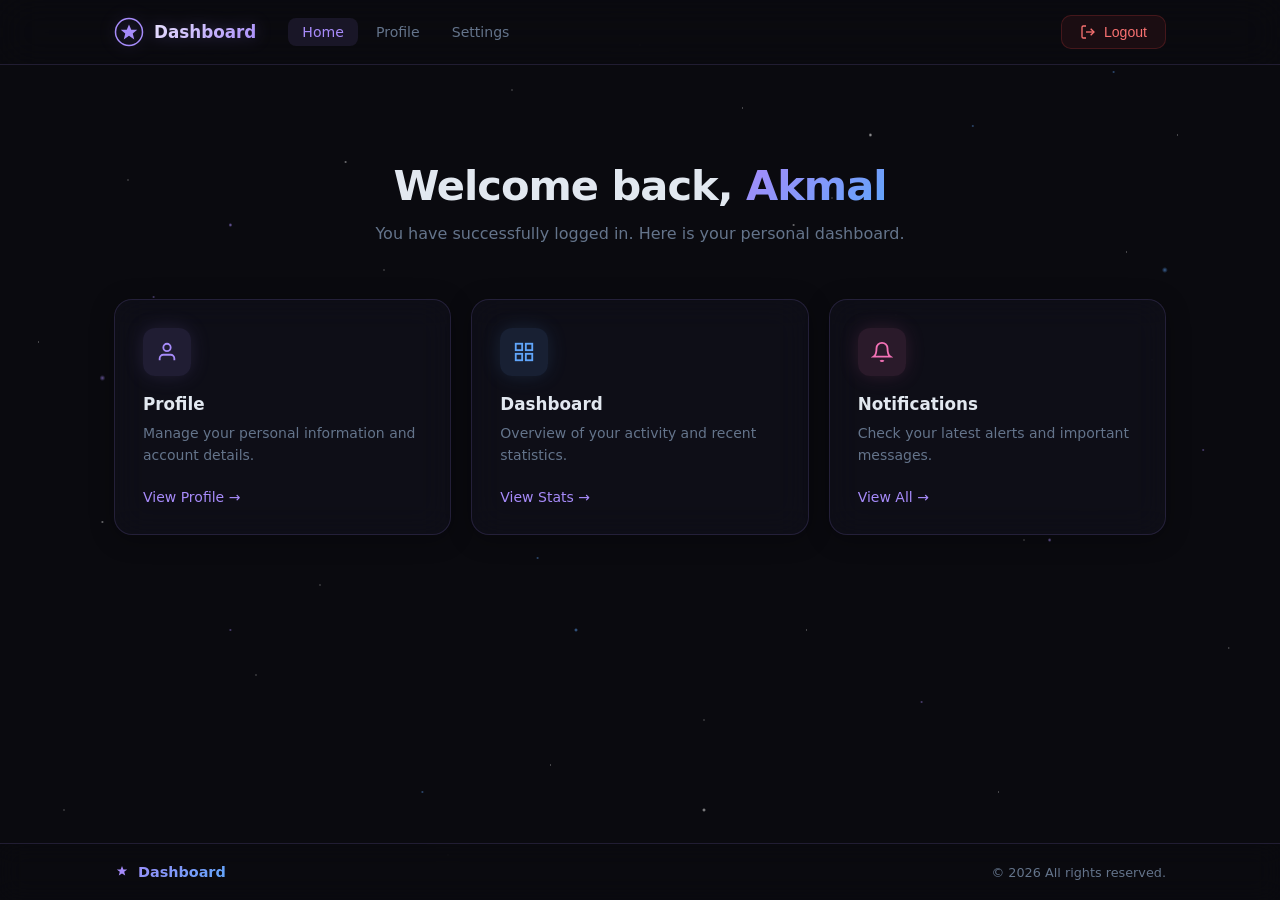
==== home.html @ b6b84334 "login project comleted" ====
<!DOCTYPE html>
<html lang="en">
<head>
    <meta charset="UTF-8">
    <meta name="viewport" content="width=device-width, initial-scale=1.0">
    <title>Home</title>
    <link rel="stylesheet" href="./home.css">
</head>
<body>

    <div class="stars">
        <div class="stars-small"></div>
        <div class="stars-medium"></div>
        <div class="stars-large"></div>
    </div>

    <!-- Header -->
    <header>
        <div class="header-inner">
            <div class="logo">
                <svg width="30" height="30" viewBox="0 0 40 40" fill="none">
                    <circle cx="20" cy="20" r="18" stroke="url(#grad)" stroke-width="2"/>
                    <path d="M20 10 L23 17 L31 17 L25 22 L27 30 L20 25 L13 30 L15 22 L9 17 L17 17 Z" fill="url(#grad)"/>
                    <defs>
                        <linearGradient id="grad" x1="0" y1="0" x2="40" y2="40">
                            <stop offset="0%" stop-color="#a78bfa"/>
                            <stop offset="100%" stop-color="#60a5fa"/>
                        </linearGradient>
                    </defs>
                </svg>
                <span>Dashboard</span>
            </div>
            <nav>
                <a href="#" class="nav-link active">Home</a>
                <a href="#" class="nav-link">Profile</a>
                <a href="#" class="nav-link">Settings</a>
            </nav>
           <button style="background-color: transparent; border: none;" class="btn-log-out">
             <a  class="logout-btn">
                <svg width="16" height="16" viewBox="0 0 24 24" fill="none" stroke="currentColor" stroke-width="2">
                    <path d="M9 21H5a2 2 0 0 1-2-2V5a2 2 0 0 1 2-2h4"/>
                    <polyline points="16 17 21 12 16 7"/>
                    <line x1="21" y1="12" x2="9" y2="12"/>
                </svg>
                Logout
            </a>
           </button>
        </div>
    </header>

    <!-- Hero Section -->
    <main>
        <section class="hero">
            <h1>Welcome back, <span>Akmal</span></h1>
            <p>You have successfully logged in. Here is your personal dashboard.</p>
        </section>

        <section class="cards">
            <div class="card">
                <div class="card-icon purple">
                    <svg width="22" height="22" viewBox="0 0 24 24" fill="none" stroke="currentColor" stroke-width="2">
                        <path d="M20 21v-2a4 4 0 0 0-4-4H8a4 4 0 0 0-4 4v2"/>
                        <circle cx="12" cy="7" r="4"/>
                    </svg>
                </div>
                <h3>Profile</h3>
                <p>Manage your personal information and account details.</p>
                <a href="#" class="card-link">View Profile →</a>
            </div>
            <div class="card">
                <div class="card-icon blue">
                    <svg width="22" height="22" viewBox="0 0 24 24" fill="none" stroke="currentColor" stroke-width="2">
                        <rect x="3" y="3" width="7" height="7"/>
                        <rect x="14" y="3" width="7" height="7"/>
                        <rect x="14" y="14" width="7" height="7"/>
                        <rect x="3" y="14" width="7" height="7"/>
                    </svg>
                </div>
                <h3>Dashboard</h3>
                <p>Overview of your activity and recent statistics.</p>
                <a href="#" class="card-link">View Stats →</a>
            </div>
            <div class="card">
                <div class="card-icon pink">
                    <svg width="22" height="22" viewBox="0 0 24 24" fill="none" stroke="currentColor" stroke-width="2">
                        <path d="M18 8A6 6 0 0 0 6 8c0 7-3 9-3 9h18s-3-2-3-9"/>
                        <path d="M13.73 21a2 2 0 0 1-3.46 0"/>
                    </svg>
                </div>
                <h3>Notifications</h3>
                <p>Check your latest alerts and important messages.</p>
                <a href="#" class="card-link">View All →</a>
            </div>
        </section>
    </main>

    <!-- Footer -->
    <footer>
        <div class="footer-inner">
            <p class="footer-brand">
                <svg width="16" height="16" viewBox="0 0 40 40" fill="none">
                    <path d="M20 5 L23.5 14 L33 14 L25.5 19.5 L28 29 L20 23.5 L12 29 L14.5 19.5 L7 14 L16.5 14 Z" fill="url(#fg)"/>
                    <defs>
                        <linearGradient id="fg" x1="0" y1="0" x2="40" y2="40">
                            <stop offset="0%" stop-color="#a78bfa"/>
                            <stop offset="100%" stop-color="#60a5fa"/>
                        </linearGradient>
                    </defs>
                </svg>
                Dashboard
            </p>
            <p class="footer-copy">&copy; 2026 All rights reserved.</p>
        </div>
    </footer>

    <script src="./home.js"></script>
</body>
</html>
---- home.css ----
*, *::before, *::after {
    margin: 0;
    padding: 0;
    box-sizing: border-box;
}

:root {
    --bg: #0a0a0f;
    --surface: rgba(15, 15, 25, 0.8);
    --border: rgba(167, 139, 250, 0.15);
    --border-hover: rgba(167, 139, 250, 0.4);
    --purple: #a78bfa;
    --blue: #60a5fa;
    --pink: #f472b6;
    --text: #e2e8f0;
    --muted: #64748b;
    --glow: rgba(167, 139, 250, 0.12);
}

html, body {
    min-height: 100%;
    font-family: 'Segoe UI', system-ui, -apple-system, sans-serif;
    background: var(--bg);
    color: var(--text);
}

/* ── Stars ── */
.stars {
    position: fixed;
    inset: 0;
    z-index: 0;
    pointer-events: none;
}

.stars-small,
.stars-medium,
.stars-large {
    position: absolute;
    inset: 0;
    animation: twinkle linear infinite;
}

.stars-small {
    background-image:
        radial-gradient(1px 1px at 10% 20%, #fff 0%, transparent 100%),
        radial-gradient(1px 1px at 25% 65%, #fff 0%, transparent 100%),
        radial-gradient(1px 1px at 40% 10%, #fff 0%, transparent 100%),
        radial-gradient(1px 1px at 55% 80%, #fff 0%, transparent 100%),
        radial-gradient(1px 1px at 70% 35%, #fff 0%, transparent 100%),
        radial-gradient(1px 1px at 85% 55%, #fff 0%, transparent 100%),
        radial-gradient(1px 1px at 5%  90%, #fff 0%, transparent 100%),
        radial-gradient(1px 1px at 92% 15%, #fff 0%, transparent 100%),
        radial-gradient(1px 1px at 15% 45%, #fff 0%, transparent 100%),
        radial-gradient(1px 1px at 30% 30%, #fff 0%, transparent 100%),
        radial-gradient(1px 1px at 48% 50%, #fff 0%, transparent 100%),
        radial-gradient(1px 1px at 63% 70%, #fff 0%, transparent 100%),
        radial-gradient(1px 1px at 78% 88%, #fff 0%, transparent 100%),
        radial-gradient(1px 1px at 90% 40%, #fff 0%, transparent 100%),
        radial-gradient(1px 1px at 20% 75%, #fff 0%, transparent 100%),
        radial-gradient(1px 1px at 35% 95%, #fff 0%, transparent 100%),
        radial-gradient(1px 1px at 50% 5%,  #fff 0%, transparent 100%),
        radial-gradient(1px 1px at 65% 22%, #fff 0%, transparent 100%),
        radial-gradient(1px 1px at 80% 60%, #fff 0%, transparent 100%),
        radial-gradient(1px 1px at 96% 72%, #fff 0%, transparent 100%),
        radial-gradient(1px 1px at 3%  38%, #fff 0%, transparent 100%),
        radial-gradient(1px 1px at 43% 85%, #fff 0%, transparent 100%),
        radial-gradient(1px 1px at 58% 12%, #fff 0%, transparent 100%),
        radial-gradient(1px 1px at 73% 48%, #fff 0%, transparent 100%),
        radial-gradient(1px 1px at 88% 28%, #fff 0%, transparent 100%);
    opacity: 0.5;
    animation-duration: 6s;
}

.stars-medium {
    background-image:
        radial-gradient(1.5px 1.5px at 12% 33%, rgba(167,139,250,0.9) 0%, transparent 100%),
        radial-gradient(1.5px 1.5px at 27% 18%, rgba(255,255,255,0.9) 0%, transparent 100%),
        radial-gradient(1.5px 1.5px at 42% 62%, rgba(96,165,250,0.9) 0%, transparent 100%),
        radial-gradient(1.5px 1.5px at 57% 44%, rgba(255,255,255,0.9) 0%, transparent 100%),
        radial-gradient(1.5px 1.5px at 72% 78%, rgba(167,139,250,0.9) 0%, transparent 100%),
        radial-gradient(1.5px 1.5px at 87% 8%,  rgba(96,165,250,0.9) 0%, transparent 100%),
        radial-gradient(1.5px 1.5px at 8%  58%, rgba(255,255,255,0.9) 0%, transparent 100%),
        radial-gradient(1.5px 1.5px at 94% 50%, rgba(167,139,250,0.9) 0%, transparent 100%),
        radial-gradient(1.5px 1.5px at 33% 88%, rgba(96,165,250,0.9) 0%, transparent 100%),
        radial-gradient(1.5px 1.5px at 62% 25%, rgba(255,255,255,0.9) 0%, transparent 100%),
        radial-gradient(1.5px 1.5px at 18% 70%, rgba(167,139,250,0.9) 0%, transparent 100%),
        radial-gradient(1.5px 1.5px at 76% 14%, rgba(96,165,250,0.9) 0%, transparent 100%);
    opacity: 0.6;
    animation-duration: 9s;
    animation-delay: -3s;
}

.stars-large {
    background-image:
        radial-gradient(2px 2px at 18% 25%, rgba(167,139,250,1) 0%, transparent 100%),
        radial-gradient(2px 2px at 45% 70%, rgba(96,165,250,1) 0%, transparent 100%),
        radial-gradient(2px 2px at 68% 15%, rgba(255,255,255,1) 0%, transparent 100%),
        radial-gradient(2px 2px at 82% 60%, rgba(167,139,250,1) 0%, transparent 100%),
        radial-gradient(2px 2px at 30% 50%, rgba(96,165,250,1) 0%, transparent 100%),
        radial-gradient(2px 2px at 55% 90%, rgba(255,255,255,1) 0%, transparent 100%),
        radial-gradient(3px 3px at 8%  42%, rgba(167,139,250,0.8) 0%, transparent 100%),
        radial-gradient(3px 3px at 91% 30%, rgba(96,165,250,0.8) 0%, transparent 100%);
    opacity: 0.7;
    animation-duration: 12s;
    animation-delay: -6s;
}

@keyframes twinkle {
    0%, 100% { opacity: 0.8; }
    50%       { opacity: 0.2; }
}

/* ── Layout ── */
body {
    display: flex;
    flex-direction: column;
    min-height: 100vh;
}

main {
    flex: 1;
    position: relative;
    z-index: 1;
    padding: 48px 24px;
    max-width: 1100px;
    margin: 0 auto;
    width: 100%;
}

/* ── Header ── */
header {
    position: sticky;
    top: 0;
    z-index: 100;
    background: rgba(10, 10, 15, 0.8);
    backdrop-filter: blur(20px);
    -webkit-backdrop-filter: blur(20px);
    border-bottom: 1px solid var(--border);
}

.header-inner {
    max-width: 1100px;
    margin: 0 auto;
    padding: 0 24px;
    height: 64px;
    display: flex;
    align-items: center;
    gap: 32px;
}

.logo {
    display: flex;
    align-items: center;
    gap: 10px;
    font-size: 1.05rem;
    font-weight: 700;
    background: linear-gradient(135deg, #fff, var(--purple));
    -webkit-background-clip: text;
    -webkit-text-fill-color: transparent;
    background-clip: text;
    filter: drop-shadow(0 0 8px rgba(167,139,250,0.3));
    flex-shrink: 0;
}

nav {
    display: flex;
    gap: 4px;
    flex: 1;
}

.nav-link {
    padding: 6px 14px;
    border-radius: 8px;
    font-size: 0.88rem;
    color: var(--muted);
    text-decoration: none;
    transition: color 0.2s, background 0.2s;
}

.nav-link:hover {
    color: var(--text);
    background: rgba(255,255,255,0.05);
}

.nav-link.active {
    color: var(--purple);
    background: rgba(167,139,250,0.1);
}

.logout-btn {
    display: flex;
    align-items: center;
    gap: 8px;
    padding: 8px 18px;
    background: rgba(239, 68, 68, 0.08);
    border: 1px solid rgba(239, 68, 68, 0.2);
    border-radius: 10px;
    color: #f87171;
    font-size: 0.88rem;
    font-weight: 500;
    text-decoration: none;
    transition: background 0.2s, border-color 0.2s, transform 0.2s;
    flex-shrink: 0;
}

.logout-btn:hover {
    background: rgba(239, 68, 68, 0.15);
    border-color: rgba(239, 68, 68, 0.4);
    transform: translateY(-1px);
}

/* ── Hero ── */
.hero {
    text-align: center;
    padding: 48px 0 56px;
    animation: fadeUp 0.6s cubic-bezier(0.22, 1, 0.36, 1) both;
}

.hero h1 {
    font-size: 2.6rem;
    font-weight: 800;
    letter-spacing: -1px;
    color: var(--text);
    margin-bottom: 14px;
}

.hero h1 span {
    background: linear-gradient(135deg, var(--purple), var(--blue));
    -webkit-background-clip: text;
    -webkit-text-fill-color: transparent;
    background-clip: text;
}

.hero p {
    font-size: 1rem;
    color: var(--muted);
}

/* ── Cards ── */
.cards {
    display: grid;
    grid-template-columns: repeat(auto-fit, minmax(280px, 1fr));
    gap: 20px;
    animation: fadeUp 0.7s 0.1s cubic-bezier(0.22, 1, 0.36, 1) both;
}

.card {
    background: var(--surface);
    border: 1px solid var(--border);
    border-radius: 18px;
    padding: 28px;
    backdrop-filter: blur(16px);
    -webkit-backdrop-filter: blur(16px);
    transition: border-color 0.3s, transform 0.3s, box-shadow 0.3s;
    box-shadow: 0 4px 24px rgba(0,0,0,0.3);
}

.card:hover {
    border-color: var(--border-hover);
    transform: translateY(-4px);
    box-shadow: 0 12px 40px rgba(0,0,0,0.4), 0 0 30px var(--glow);
}

.card-icon {
    width: 48px;
    height: 48px;
    border-radius: 12px;
    display: flex;
    align-items: center;
    justify-content: center;
    margin-bottom: 18px;
}

.card-icon.purple {
    background: rgba(167,139,250,0.12);
    color: var(--purple);
    box-shadow: 0 0 20px rgba(167,139,250,0.15);
}

.card-icon.blue {
    background: rgba(96,165,250,0.12);
    color: var(--blue);
    box-shadow: 0 0 20px rgba(96,165,250,0.15);
}

.card-icon.pink {
    background: rgba(244,114,182,0.12);
    color: var(--pink);
    box-shadow: 0 0 20px rgba(244,114,182,0.15);
}

.card h3 {
    font-size: 1.05rem;
    font-weight: 600;
    margin-bottom: 8px;
    color: var(--text);
}

.card p {
    font-size: 0.875rem;
    color: var(--muted);
    line-height: 1.6;
    margin-bottom: 20px;
}

.card-link {
    font-size: 0.875rem;
    font-weight: 500;
    color: var(--purple);
    text-decoration: none;
    transition: opacity 0.2s;
}

.card-link:hover {
    opacity: 0.7;
}

/* ── Footer ── */
footer {
    position: relative;
    z-index: 1;
    border-top: 1px solid var(--border);
    background: rgba(10, 10, 15, 0.6);
    backdrop-filter: blur(12px);
    -webkit-backdrop-filter: blur(12px);
}

.footer-inner {
    max-width: 1100px;
    margin: 0 auto;
    padding: 20px 24px;
    display: flex;
    align-items: center;
    justify-content: space-between;
    gap: 16px;
}

.footer-brand {
    display: flex;
    align-items: center;
    gap: 8px;
    font-size: 0.9rem;
    font-weight: 600;
    background: linear-gradient(135deg, var(--purple), var(--blue));
    -webkit-background-clip: text;
    -webkit-text-fill-color: transparent;
    background-clip: text;
}

.footer-copy {
    font-size: 0.8rem;
    color: var(--muted);
}

/* ── Animation ── */
@keyframes fadeUp {
    from { opacity: 0; transform: translateY(20px); }
    to   { opacity: 1; transform: translateY(0); }
}
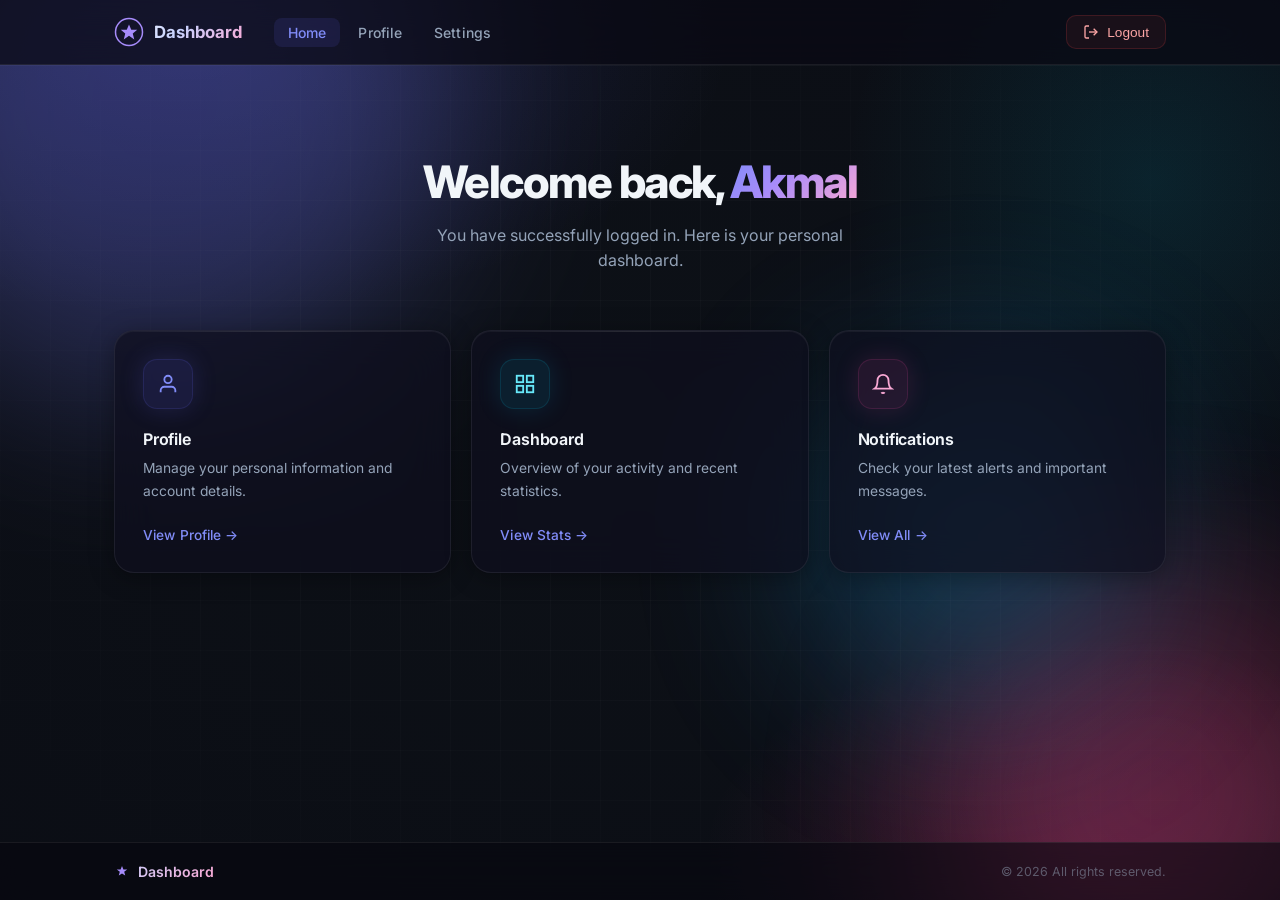
==== commit c964d313: "home.css and home.html edited" ====
--- a/home.html
+++ b/home.html
@@ -8,11 +8,10 @@
 </head>
 <body>
 
-    <div class="stars">
-        <div class="stars-small"></div>
-        <div class="stars-medium"></div>
-        <div class="stars-large"></div>
-    </div>
+    <div class="blob blob-1"></div>
+    <div class="blob blob-2"></div>
+    <div class="blob blob-3"></div>
+    <div class="grid-overlay"></div>
 
     <!-- Header -->
     <header>
--- a/home.css
+++ b/home.css
@@ -1,3 +1,5 @@
+@import url('https://fonts.googleapis.com/css2?family=Inter:wght@300;400;500;600;700;800&display=swap');
+
 *, *::before, *::after {
     margin: 0;
     padding: 0;
@@ -5,126 +7,111 @@
 }
 
 :root {
-    --bg: #0a0a0f;
-    --surface: rgba(15, 15, 25, 0.8);
-    --border: rgba(167, 139, 250, 0.15);
-    --border-hover: rgba(167, 139, 250, 0.4);
-    --purple: #a78bfa;
-    --blue: #60a5fa;
-    --pink: #f472b6;
-    --text: #e2e8f0;
-    --muted: #64748b;
-    --glow: rgba(167, 139, 250, 0.12);
+    --primary: #6366f1;
+    --primary-dark: #4f46e5;
+    --primary-light: #818cf8;
+    --accent: #ec4899;
+    --cyan: #06b6d4;
+    --bg: #0d1117;
+    --surface: rgba(15, 15, 30, 0.7);
+    --surface-hover: rgba(20, 20, 40, 0.85);
+    --border: rgba(255, 255, 255, 0.07);
+    --border-hover: rgba(99, 102, 241, 0.45);
+    --text: #f1f5f9;
+    --text-muted: #94a3b8;
+    --glow: rgba(99, 102, 241, 0.15);
+}
+
+html {
+    scroll-behavior: smooth;
 }
 
 html, body {
     min-height: 100%;
-    font-family: 'Segoe UI', system-ui, -apple-system, sans-serif;
+    font-family: 'Inter', 'Segoe UI', system-ui, sans-serif;
     background: var(--bg);
     color: var(--text);
 }
 
-/* ── Stars ── */
-.stars {
+body {
+    display: flex;
+    flex-direction: column;
+    min-height: 100vh;
+}
+
+/* ── Animated background ── */
+body::before {
+    content: '';
+    position: fixed;
+    inset: 0;
+    background:
+        radial-gradient(ellipse 70% 50% at 15% 5%, rgba(99, 102, 241, 0.2) 0%, transparent 60%),
+        radial-gradient(ellipse 50% 40% at 85% 95%, rgba(236, 72, 153, 0.18) 0%, transparent 60%),
+        radial-gradient(ellipse 40% 60% at 90% 20%, rgba(6, 182, 212, 0.12) 0%, transparent 60%),
+        radial-gradient(ellipse 100% 100% at 50% 50%, #0d1117 0%, #0a0c14 100%);
+    z-index: 0;
+    pointer-events: none;
+}
+
+/* ── Floating blobs ── */
+.blob {
+    position: fixed;
+    border-radius: 50%;
+    filter: blur(90px);
+    opacity: 0.28;
+    z-index: 0;
+    animation: float linear infinite;
+    pointer-events: none;
+}
+
+.blob-1 {
+    width: 600px;
+    height: 600px;
+    background: radial-gradient(circle, #6366f1, #818cf8);
+    top: -200px;
+    left: -150px;
+    animation-duration: 20s;
+}
+
+.blob-2 {
+    width: 450px;
+    height: 450px;
+    background: radial-gradient(circle, #ec4899, #f43f5e);
+    bottom: -120px;
+    right: -100px;
+    animation-duration: 25s;
+    animation-delay: -10s;
+}
+
+.blob-3 {
+    width: 350px;
+    height: 350px;
+    background: radial-gradient(circle, #06b6d4, #3b82f6);
+    top: 40%;
+    right: 10%;
+    animation-duration: 30s;
+    animation-delay: -15s;
+}
+
+@keyframes float {
+    0%   { transform: translate(0, 0) scale(1); }
+    25%  { transform: translate(35px, -25px) scale(1.04); }
+    50%  { transform: translate(-20px, 25px) scale(0.97); }
+    75%  { transform: translate(25px, 35px) scale(1.03); }
+    100% { transform: translate(0, 0) scale(1); }
+}
+
+/* ── Grid overlay ── */
+.grid-overlay {
     position: fixed;
     inset: 0;
     z-index: 0;
     pointer-events: none;
-}
-
-.stars-small,
-.stars-medium,
-.stars-large {
-    position: absolute;
-    inset: 0;
-    animation: twinkle linear infinite;
-}
-
-.stars-small {
     background-image:
-        radial-gradient(1px 1px at 10% 20%, #fff 0%, transparent 100%),
-        radial-gradient(1px 1px at 25% 65%, #fff 0%, transparent 100%),
-        radial-gradient(1px 1px at 40% 10%, #fff 0%, transparent 100%),
-        radial-gradient(1px 1px at 55% 80%, #fff 0%, transparent 100%),
-        radial-gradient(1px 1px at 70% 35%, #fff 0%, transparent 100%),
-        radial-gradient(1px 1px at 85% 55%, #fff 0%, transparent 100%),
-        radial-gradient(1px 1px at 5%  90%, #fff 0%, transparent 100%),
-        radial-gradient(1px 1px at 92% 15%, #fff 0%, transparent 100%),
-        radial-gradient(1px 1px at 15% 45%, #fff 0%, transparent 100%),
-        radial-gradient(1px 1px at 30% 30%, #fff 0%, transparent 100%),
-        radial-gradient(1px 1px at 48% 50%, #fff 0%, transparent 100%),
-        radial-gradient(1px 1px at 63% 70%, #fff 0%, transparent 100%),
-        radial-gradient(1px 1px at 78% 88%, #fff 0%, transparent 100%),
-        radial-gradient(1px 1px at 90% 40%, #fff 0%, transparent 100%),
-        radial-gradient(1px 1px at 20% 75%, #fff 0%, transparent 100%),
-        radial-gradient(1px 1px at 35% 95%, #fff 0%, transparent 100%),
-        radial-gradient(1px 1px at 50% 5%,  #fff 0%, transparent 100%),
-        radial-gradient(1px 1px at 65% 22%, #fff 0%, transparent 100%),
-        radial-gradient(1px 1px at 80% 60%, #fff 0%, transparent 100%),
-        radial-gradient(1px 1px at 96% 72%, #fff 0%, transparent 100%),
-        radial-gradient(1px 1px at 3%  38%, #fff 0%, transparent 100%),
-        radial-gradient(1px 1px at 43% 85%, #fff 0%, transparent 100%),
-        radial-gradient(1px 1px at 58% 12%, #fff 0%, transparent 100%),
-        radial-gradient(1px 1px at 73% 48%, #fff 0%, transparent 100%),
-        radial-gradient(1px 1px at 88% 28%, #fff 0%, transparent 100%);
-    opacity: 0.5;
-    animation-duration: 6s;
-}
-
-.stars-medium {
-    background-image:
-        radial-gradient(1.5px 1.5px at 12% 33%, rgba(167,139,250,0.9) 0%, transparent 100%),
-        radial-gradient(1.5px 1.5px at 27% 18%, rgba(255,255,255,0.9) 0%, transparent 100%),
-        radial-gradient(1.5px 1.5px at 42% 62%, rgba(96,165,250,0.9) 0%, transparent 100%),
-        radial-gradient(1.5px 1.5px at 57% 44%, rgba(255,255,255,0.9) 0%, transparent 100%),
-        radial-gradient(1.5px 1.5px at 72% 78%, rgba(167,139,250,0.9) 0%, transparent 100%),
-        radial-gradient(1.5px 1.5px at 87% 8%,  rgba(96,165,250,0.9) 0%, transparent 100%),
-        radial-gradient(1.5px 1.5px at 8%  58%, rgba(255,255,255,0.9) 0%, transparent 100%),
-        radial-gradient(1.5px 1.5px at 94% 50%, rgba(167,139,250,0.9) 0%, transparent 100%),
-        radial-gradient(1.5px 1.5px at 33% 88%, rgba(96,165,250,0.9) 0%, transparent 100%),
-        radial-gradient(1.5px 1.5px at 62% 25%, rgba(255,255,255,0.9) 0%, transparent 100%),
-        radial-gradient(1.5px 1.5px at 18% 70%, rgba(167,139,250,0.9) 0%, transparent 100%),
-        radial-gradient(1.5px 1.5px at 76% 14%, rgba(96,165,250,0.9) 0%, transparent 100%);
-    opacity: 0.6;
-    animation-duration: 9s;
-    animation-delay: -3s;
-}
-
-.stars-large {
-    background-image:
-        radial-gradient(2px 2px at 18% 25%, rgba(167,139,250,1) 0%, transparent 100%),
-        radial-gradient(2px 2px at 45% 70%, rgba(96,165,250,1) 0%, transparent 100%),
-        radial-gradient(2px 2px at 68% 15%, rgba(255,255,255,1) 0%, transparent 100%),
-        radial-gradient(2px 2px at 82% 60%, rgba(167,139,250,1) 0%, transparent 100%),
-        radial-gradient(2px 2px at 30% 50%, rgba(96,165,250,1) 0%, transparent 100%),
-        radial-gradient(2px 2px at 55% 90%, rgba(255,255,255,1) 0%, transparent 100%),
-        radial-gradient(3px 3px at 8%  42%, rgba(167,139,250,0.8) 0%, transparent 100%),
-        radial-gradient(3px 3px at 91% 30%, rgba(96,165,250,0.8) 0%, transparent 100%);
-    opacity: 0.7;
-    animation-duration: 12s;
-    animation-delay: -6s;
-}
-
-@keyframes twinkle {
-    0%, 100% { opacity: 0.8; }
-    50%       { opacity: 0.2; }
-}
-
-/* ── Layout ── */
-body {
-    display: flex;
-    flex-direction: column;
-    min-height: 100vh;
-}
-
-main {
-    flex: 1;
-    position: relative;
-    z-index: 1;
-    padding: 48px 24px;
-    max-width: 1100px;
-    margin: 0 auto;
-    width: 100%;
+        linear-gradient(rgba(255,255,255,0.018) 1px, transparent 1px),
+        linear-gradient(90deg, rgba(255,255,255,0.018) 1px, transparent 1px);
+    background-size: 50px 50px;
+    mask-image: radial-gradient(ellipse 70% 70% at 50% 50%, black 40%, transparent 100%);
 }
 
 /* ── Header ── */
@@ -132,10 +119,17 @@
     position: sticky;
     top: 0;
     z-index: 100;
-    background: rgba(10, 10, 15, 0.8);
-    backdrop-filter: blur(20px);
-    -webkit-backdrop-filter: blur(20px);
+    background: rgba(10, 10, 20, 0.75);
+    backdrop-filter: blur(24px);
+    -webkit-backdrop-filter: blur(24px);
     border-bottom: 1px solid var(--border);
+    box-shadow: 0 1px 0 rgba(255,255,255,0.04);
+    animation: slideDown 0.6s cubic-bezier(0.16, 1, 0.3, 1) both;
+}
+
+@keyframes slideDown {
+    from { opacity: 0; transform: translateY(-16px); }
+    to   { opacity: 1; transform: translateY(0); }
 }
 
 .header-inner {
@@ -154,12 +148,12 @@
     gap: 10px;
     font-size: 1.05rem;
     font-weight: 700;
-    background: linear-gradient(135deg, #fff, var(--purple));
+    background: linear-gradient(135deg, #ffffff, #c7d2fe, #f9a8d4);
     -webkit-background-clip: text;
     -webkit-text-fill-color: transparent;
     background-clip: text;
-    filter: drop-shadow(0 0 8px rgba(167,139,250,0.3));
     flex-shrink: 0;
+    text-decoration: none;
 }
 
 nav {
@@ -171,61 +165,90 @@
 .nav-link {
     padding: 6px 14px;
     border-radius: 8px;
-    font-size: 0.88rem;
-    color: var(--muted);
+    font-size: 0.875rem;
+    font-weight: 500;
+    color: var(--text-muted);
     text-decoration: none;
     transition: color 0.2s, background 0.2s;
+    letter-spacing: 0.1px;
 }
 
 .nav-link:hover {
     color: var(--text);
-    background: rgba(255,255,255,0.05);
+    background: rgba(255,255,255,0.06);
 }
 
 .nav-link.active {
-    color: var(--purple);
-    background: rgba(167,139,250,0.1);
+    color: var(--primary-light);
+    background: rgba(99, 102, 241, 0.12);
+}
+
+.btn-log-out {
+    background: transparent;
+    border: none;
+    padding: 0;
+    cursor: pointer;
 }
 
 .logout-btn {
     display: flex;
     align-items: center;
     gap: 8px;
-    padding: 8px 18px;
-    background: rgba(239, 68, 68, 0.08);
-    border: 1px solid rgba(239, 68, 68, 0.2);
+    padding: 8px 16px;
+    background: rgba(239, 68, 68, 0.07);
+    border: 1px solid rgba(239, 68, 68, 0.18);
     border-radius: 10px;
-    color: #f87171;
-    font-size: 0.88rem;
+    color: #fca5a5;
+    font-size: 0.855rem;
     font-weight: 500;
+    font-family: inherit;
     text-decoration: none;
-    transition: background 0.2s, border-color 0.2s, transform 0.2s;
+    cursor: pointer;
+    transition: background 0.2s, border-color 0.2s, transform 0.2s, box-shadow 0.2s;
     flex-shrink: 0;
+    white-space: nowrap;
 }
 
 .logout-btn:hover {
-    background: rgba(239, 68, 68, 0.15);
-    border-color: rgba(239, 68, 68, 0.4);
+    background: rgba(239, 68, 68, 0.14);
+    border-color: rgba(239, 68, 68, 0.38);
     transform: translateY(-1px);
+    box-shadow: 0 4px 14px rgba(239, 68, 68, 0.2);
+}
+
+.logout-btn:active {
+    transform: translateY(0);
+}
+
+/* ── Main ── */
+main {
+    flex: 1;
+    position: relative;
+    z-index: 1;
+    padding: 52px 24px 64px;
+    max-width: 1100px;
+    margin: 0 auto;
+    width: 100%;
 }
 
 /* ── Hero ── */
 .hero {
     text-align: center;
-    padding: 48px 0 56px;
-    animation: fadeUp 0.6s cubic-bezier(0.22, 1, 0.36, 1) both;
+    padding: 40px 0 56px;
+    animation: fadeUp 0.7s cubic-bezier(0.16, 1, 0.3, 1) 0.1s both;
 }
 
 .hero h1 {
-    font-size: 2.6rem;
+    font-size: clamp(2rem, 4vw, 2.8rem);
     font-weight: 800;
-    letter-spacing: -1px;
+    letter-spacing: -1.5px;
     color: var(--text);
     margin-bottom: 14px;
+    line-height: 1.15;
 }
 
 .hero h1 span {
-    background: linear-gradient(135deg, var(--purple), var(--blue));
+    background: linear-gradient(135deg, #818cf8 0%, #a78bfa 40%, #f9a8d4 100%);
     -webkit-background-clip: text;
     -webkit-text-fill-color: transparent;
     background-clip: text;
@@ -233,86 +256,127 @@
 
 .hero p {
     font-size: 1rem;
-    color: var(--muted);
+    color: var(--text-muted);
+    line-height: 1.6;
+    max-width: 480px;
+    margin: 0 auto;
 }
 
 /* ── Cards ── */
 .cards {
     display: grid;
-    grid-template-columns: repeat(auto-fit, minmax(280px, 1fr));
+    grid-template-columns: repeat(auto-fit, minmax(290px, 1fr));
     gap: 20px;
-    animation: fadeUp 0.7s 0.1s cubic-bezier(0.22, 1, 0.36, 1) both;
 }
 
 .card {
     background: var(--surface);
     border: 1px solid var(--border);
-    border-radius: 18px;
+    border-radius: 20px;
     padding: 28px;
-    backdrop-filter: blur(16px);
-    -webkit-backdrop-filter: blur(16px);
-    transition: border-color 0.3s, transform 0.3s, box-shadow 0.3s;
-    box-shadow: 0 4px 24px rgba(0,0,0,0.3);
+    backdrop-filter: blur(20px);
+    -webkit-backdrop-filter: blur(20px);
+    transition: border-color 0.3s, transform 0.3s cubic-bezier(0.34, 1.56, 0.64, 1), box-shadow 0.3s;
+    box-shadow: 0 4px 24px rgba(0,0,0,0.35), inset 0 1px 0 rgba(255,255,255,0.04);
+    position: relative;
+    overflow: hidden;
+    animation: cardIn 0.7s cubic-bezier(0.16, 1, 0.3, 1) both;
+}
+
+.card:nth-child(1) { animation-delay: 0.2s; }
+.card:nth-child(2) { animation-delay: 0.3s; }
+.card:nth-child(3) { animation-delay: 0.4s; }
+
+.card::before {
+    content: '';
+    position: absolute;
+    top: 0;
+    left: 0;
+    right: 0;
+    height: 1px;
+    background: linear-gradient(90deg, transparent, rgba(255,255,255,0.08), transparent);
 }
 
 .card:hover {
     border-color: var(--border-hover);
-    transform: translateY(-4px);
-    box-shadow: 0 12px 40px rgba(0,0,0,0.4), 0 0 30px var(--glow);
+    transform: translateY(-6px) scale(1.01);
+    box-shadow:
+        0 20px 50px rgba(0,0,0,0.5),
+        0 0 40px var(--glow),
+        inset 0 1px 0 rgba(255,255,255,0.06);
+}
+
+@keyframes cardIn {
+    from { opacity: 0; transform: translateY(24px) scale(0.97); }
+    to   { opacity: 1; transform: translateY(0) scale(1); }
 }
 
 .card-icon {
-    width: 48px;
-    height: 48px;
-    border-radius: 12px;
+    width: 50px;
+    height: 50px;
+    border-radius: 14px;
     display: flex;
     align-items: center;
     justify-content: center;
-    margin-bottom: 18px;
+    margin-bottom: 20px;
+    transition: transform 0.3s cubic-bezier(0.34, 1.56, 0.64, 1);
+}
+
+.card:hover .card-icon {
+    transform: scale(1.1) rotate(-3deg);
 }
 
 .card-icon.purple {
-    background: rgba(167,139,250,0.12);
-    color: var(--purple);
-    box-shadow: 0 0 20px rgba(167,139,250,0.15);
+    background: rgba(99, 102, 241, 0.12);
+    color: #818cf8;
+    box-shadow: 0 0 24px rgba(99, 102, 241, 0.18);
+    border: 1px solid rgba(99, 102, 241, 0.15);
 }
 
 .card-icon.blue {
-    background: rgba(96,165,250,0.12);
-    color: var(--blue);
-    box-shadow: 0 0 20px rgba(96,165,250,0.15);
+    background: rgba(6, 182, 212, 0.1);
+    color: #67e8f9;
+    box-shadow: 0 0 24px rgba(6, 182, 212, 0.15);
+    border: 1px solid rgba(6, 182, 212, 0.15);
 }
 
 .card-icon.pink {
-    background: rgba(244,114,182,0.12);
-    color: var(--pink);
-    box-shadow: 0 0 20px rgba(244,114,182,0.15);
+    background: rgba(236, 72, 153, 0.1);
+    color: #f9a8d4;
+    box-shadow: 0 0 24px rgba(236, 72, 153, 0.15);
+    border: 1px solid rgba(236, 72, 153, 0.15);
 }
 
 .card h3 {
-    font-size: 1.05rem;
-    font-weight: 600;
+    font-size: 1rem;
+    font-weight: 650;
     margin-bottom: 8px;
     color: var(--text);
+    letter-spacing: -0.2px;
 }
 
 .card p {
-    font-size: 0.875rem;
-    color: var(--muted);
-    line-height: 1.6;
-    margin-bottom: 20px;
+    font-size: 0.865rem;
+    color: var(--text-muted);
+    line-height: 1.65;
+    margin-bottom: 22px;
 }
 
 .card-link {
-    font-size: 0.875rem;
+    display: inline-flex;
+    align-items: center;
+    gap: 4px;
+    font-size: 0.855rem;
     font-weight: 500;
-    color: var(--purple);
+    color: var(--primary-light);
     text-decoration: none;
-    transition: opacity 0.2s;
+    transition: gap 0.2s, opacity 0.2s;
+    letter-spacing: 0.1px;
 }
 
 .card-link:hover {
-    opacity: 0.7;
+    gap: 8px;
+    opacity: 0.85;
 }
 
 /* ── Footer ── */
@@ -320,9 +384,9 @@
     position: relative;
     z-index: 1;
     border-top: 1px solid var(--border);
-    background: rgba(10, 10, 15, 0.6);
-    backdrop-filter: blur(12px);
-    -webkit-backdrop-filter: blur(12px);
+    background: rgba(8, 8, 16, 0.6);
+    backdrop-filter: blur(16px);
+    -webkit-backdrop-filter: blur(16px);
 }
 
 .footer-inner {
@@ -339,20 +403,20 @@
     display: flex;
     align-items: center;
     gap: 8px;
-    font-size: 0.9rem;
+    font-size: 0.88rem;
     font-weight: 600;
-    background: linear-gradient(135deg, var(--purple), var(--blue));
+    background: linear-gradient(135deg, #c7d2fe, #f9a8d4);
     -webkit-background-clip: text;
     -webkit-text-fill-color: transparent;
     background-clip: text;
 }
 
 .footer-copy {
-    font-size: 0.8rem;
-    color: var(--muted);
-}
-
-/* ── Animation ── */
+    font-size: 0.78rem;
+    color: rgba(148, 163, 184, 0.5);
+}
+
+/* ── Animations ── */
 @keyframes fadeUp {
     from { opacity: 0; transform: translateY(20px); }
     to   { opacity: 1; transform: translateY(0); }
